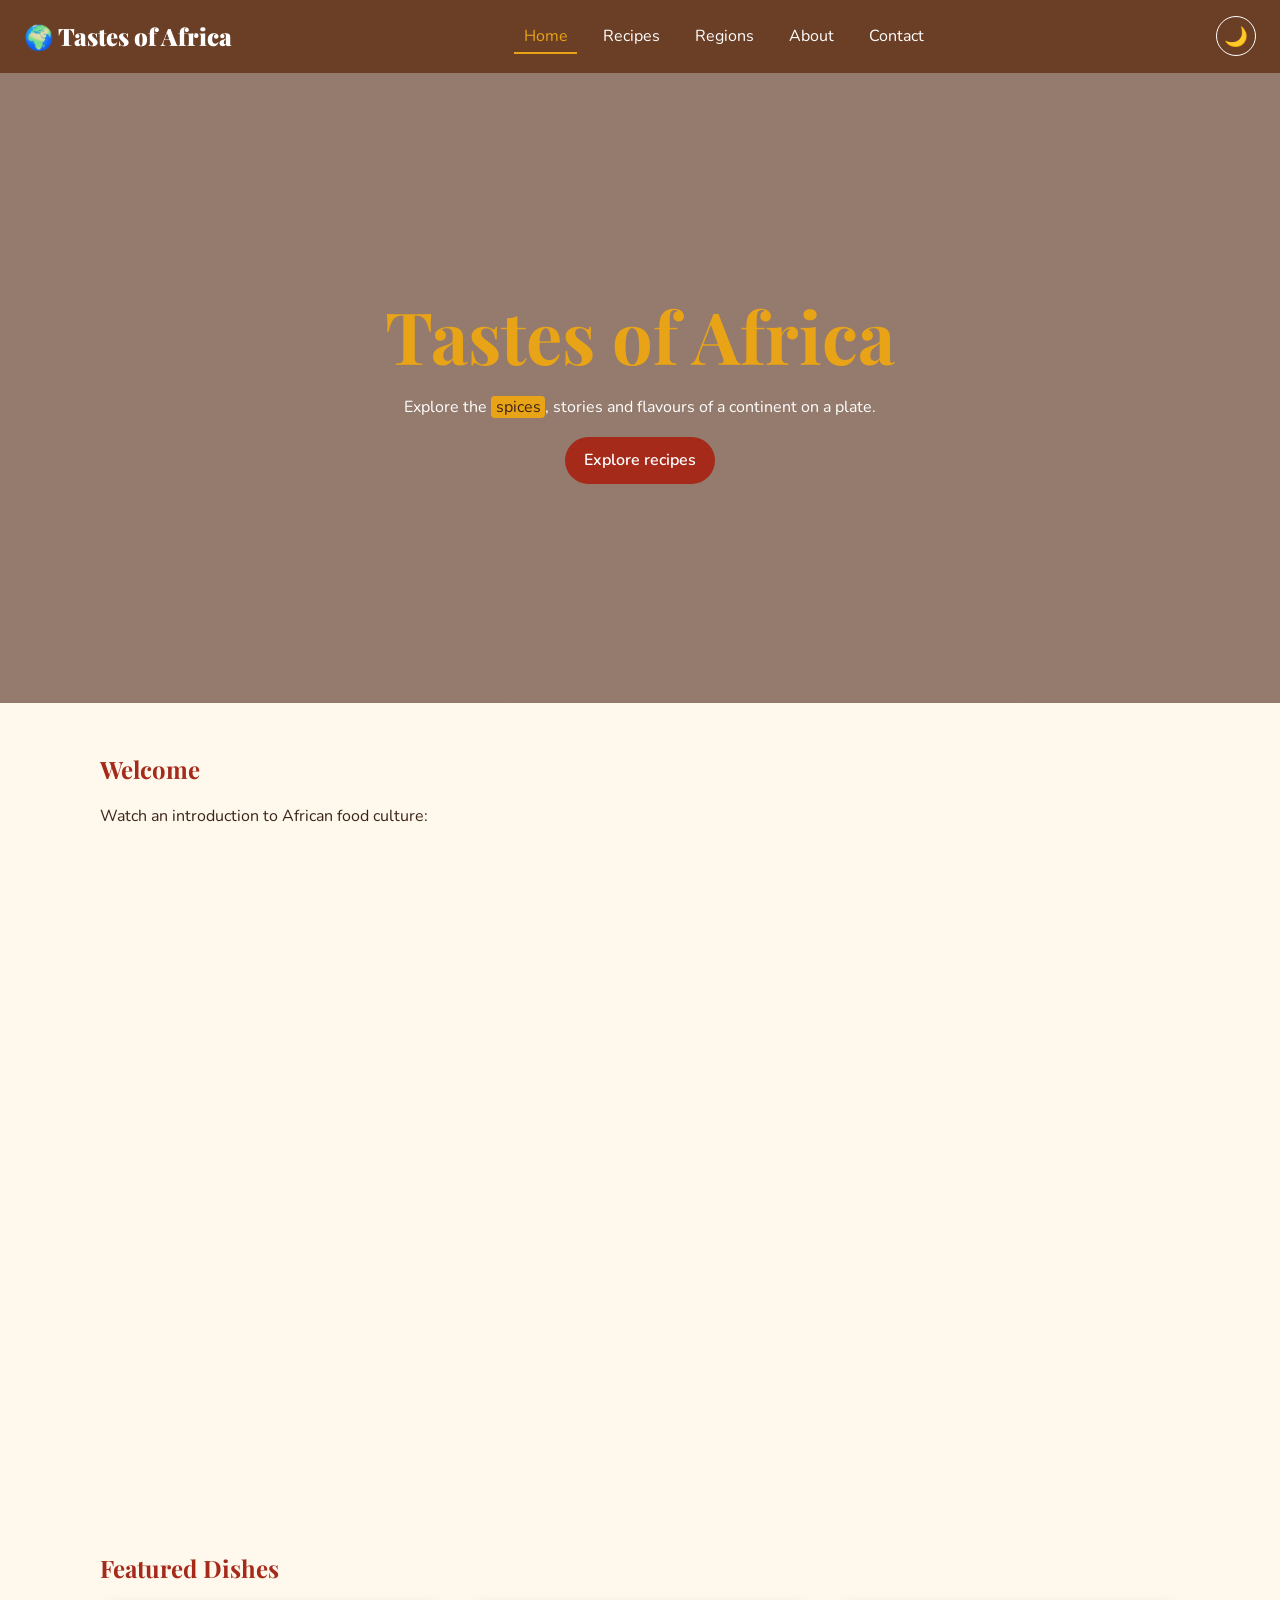
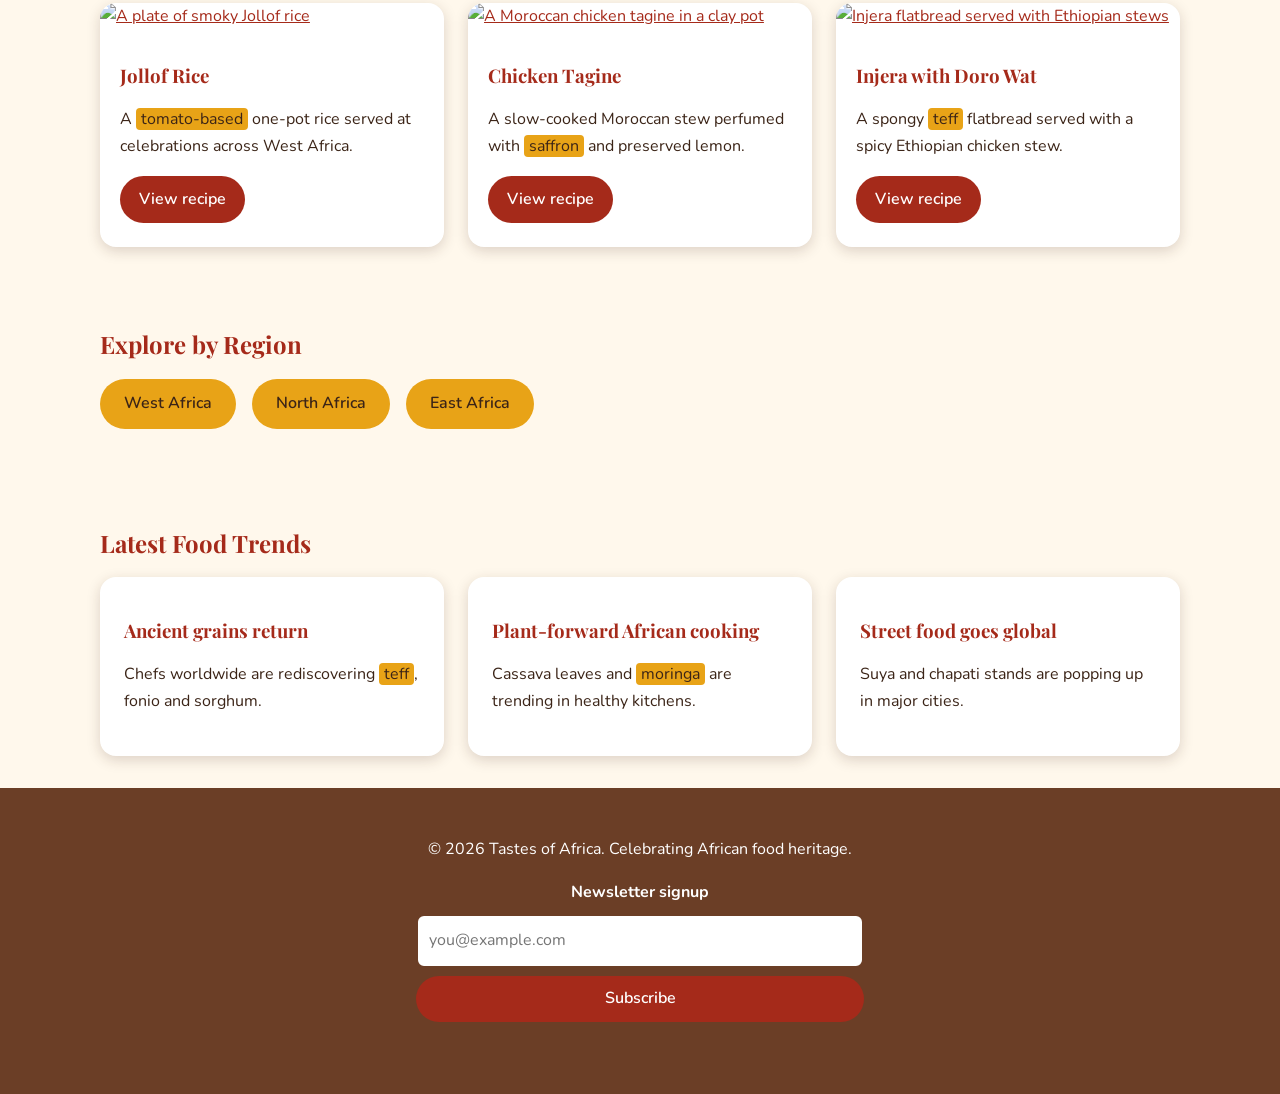
==== index.html @ f4d13b34 "Tastes of Africa website: HTML, CSS and JavaScript" ====
<!DOCTYPE html>
<html lang="en">
<head>
<meta charset="UTF-8">
<meta name="viewport" content="width=device-width, initial-scale=1">
<title>Home | Tastes of Africa</title>
<link rel="preconnect" href="https://fonts.googleapis.com">
<link href="https://fonts.googleapis.com/css2?family=Playfair+Display:wght@700;900&family=Nunito:wght@400;600&display=swap" rel="stylesheet">
<link rel="stylesheet" href="styles.css">
</head>
<body>
<header class="site-header">
  <a class="logo" href="index.html">🌍 Tastes of Africa</a>
  <nav aria-label="Main navigation"><ul>
    <li><a href="index.html" aria-current="page">Home</a></li>
    <li><a href="recipes.html">Recipes</a></li>
    <li><a href="regions.html">Regions</a></li>
    <li><a href="about.html">About</a></li>
    <li><a href="contact.html">Contact</a></li>
  </ul></nav>
  <button id="theme-toggle" type="button" aria-label="Toggle dark mode">🌙</button>
</header>

<main>
  <section class="hero">
    <div class="overlay">
      <h1>Tastes of Africa</h1>
      <p>Explore the <mark>spices</mark>, stories and flavours of a continent on a plate.</p>
      <a class="btn" href="recipes.html">Explore recipes</a>
    </div>
  </section>

  <section class="wrap">
    <h2>Welcome</h2>
    <p>Watch an introduction to African food culture:</p>
    <div class="video"><iframe class="yt" title="Introduction to African food culture" allowfullscreen loading="lazy"></iframe></div>
  </section>

  <section class="wrap">
    <h2>Featured Dishes</h2>
    <div class="grid">
      <figure class="card">
        <a href="recipes.html#jollof"><img src="https://loremflickr.com/600/400/jollof,rice" alt="A plate of smoky Jollof rice"></a>
        <figcaption><h3>Jollof Rice</h3><p>A <mark>tomato-based</mark> one-pot rice served at celebrations across West Africa.</p><a class="btn" href="recipes.html#jollof">View recipe</a></figcaption>
      </figure>
      <figure class="card">
        <a href="recipes.html#tagine"><img src="https://loremflickr.com/600/400/tagine,morocco" alt="A Moroccan chicken tagine in a clay pot"></a>
        <figcaption><h3>Chicken Tagine</h3><p>A slow-cooked Moroccan stew perfumed with <mark>saffron</mark> and preserved lemon.</p><a class="btn" href="recipes.html#tagine">View recipe</a></figcaption>
      </figure>
      <figure class="card">
        <a href="recipes.html#injera"><img src="https://loremflickr.com/600/400/injera,ethiopian" alt="Injera flatbread served with Ethiopian stews"></a>
        <figcaption><h3>Injera with Doro Wat</h3><p>A spongy <mark>teff</mark> flatbread served with a spicy Ethiopian chicken stew.</p><a class="btn" href="recipes.html#injera">View recipe</a></figcaption>
      </figure>
    </div>
  </section>

  <section class="wrap">
    <h2>Explore by Region</h2>
    <ul class="pills">
      <li><a href="regions.html#west-africa">West Africa</a></li>
      <li><a href="regions.html#north-africa">North Africa</a></li>
      <li><a href="regions.html#east-africa">East Africa</a></li>
    </ul>
  </section>

  <section class="wrap">
    <h2>Latest Food Trends</h2>
    <div class="grid">
      <article class="card pad"><h3>Ancient grains return</h3><p>Chefs worldwide are rediscovering <mark>teff</mark>, fonio and sorghum.</p></article>
      <article class="card pad"><h3>Plant-forward African cooking</h3><p>Cassava leaves and <mark>moringa</mark> are trending in healthy kitchens.</p></article>
      <article class="card pad"><h3>Street food goes global</h3><p>Suya and chapati stands are popping up in major cities.</p></article>
    </div>
  </section>
</main>

<footer class="site-footer">
  <p>&copy; 2026 Tastes of Africa. Celebrating African food heritage.</p>
  <form id="newsletter-form" class="newsletter">
    <label for="news-email">Newsletter signup</label>
    <input type="email" id="news-email" placeholder="you@example.com" required>
    <button type="submit">Subscribe</button>
    <p id="news-msg" role="status"></p>
  </form>
</footer>
<script src="script.js"></script>
</body>
</html>
---- styles.css ----
/* ===== Tastes of Africa styles ===== */
:root{--bg:#fff8ec;--card:#fff;--text:#3b2417;--red:#a52a1a;--yellow:#e8a317;--brown:#6b3e26;--shadow:0 4px 14px rgba(59,36,23,.18)}
[data-theme="dark"]{--bg:#1f1510;--card:#2d1f17;--text:#f6e6d0;--red:#e0553f;--yellow:#f2b632;--brown:#d9a679}
*{box-sizing:border-box}
html{font-size:100%}
body{margin:0;font-family:'Nunito',sans-serif;line-height:1.7;background:var(--bg);color:var(--text)}
h1,h2,h3{font-family:'Playfair Display',serif;line-height:1.2;color:var(--red)}
img{max-width:100%;height:auto;border-radius:.5rem}
a{color:var(--red)}
.wrap{max-width:70rem;margin:0 auto;padding:2rem 1.25rem}
.narrow{max-width:46rem}

/* navigation */
.site-header{display:flex;flex-wrap:wrap;align-items:center;justify-content:space-between;gap:1rem;padding:1rem 1.5rem;background:var(--brown);position:sticky;top:0;z-index:10}
.logo{font-family:'Playfair Display',serif;font-size:1.5rem;color:#fff;text-decoration:none;font-weight:900}
nav ul{display:flex;flex-wrap:wrap;gap:1rem;list-style:none;margin:0;padding:0}
nav a{color:#fff;text-decoration:none;padding:.3rem .6rem;border-bottom:2px solid transparent;transition:.2s}
nav a:hover,nav a[aria-current]{color:var(--yellow);border-bottom-color:var(--yellow)}
#theme-toggle{background:none;border:1px solid #fff;border-radius:50%;font-size:1.2rem;cursor:pointer;width:2.5rem;height:2.5rem}

/* hero */
.hero{min-height:70vh;display:grid;place-items:center;text-align:center;background:linear-gradient(rgba(60,20,5,.55),rgba(60,20,5,.55)),url('https://loremflickr.com/1600/900/african,food') center/cover}
.overlay{color:#fff;padding:2rem;max-width:40rem}
.overlay h1{color:var(--yellow);font-size:clamp(2.5rem,8vw,4.5rem);margin:0}

/* components */
mark{background:var(--yellow);color:#3b2417;padding:0 .3rem;border-radius:.25rem}
.grid{display:grid;grid-template-columns:repeat(auto-fit,minmax(16rem,1fr));gap:1.5rem}
.card{background:var(--card);border-radius:1rem;box-shadow:var(--shadow);overflow:hidden;margin:0;animation:fade .6s ease both}
.pad{padding:1.5rem}
figcaption{padding:1rem 1.25rem 1.5rem}
.btn,button[type=submit]{display:inline-block;background:var(--red);color:#fff;border:0;padding:.6rem 1.2rem;border-radius:2rem;text-decoration:none;font:inherit;font-weight:600;cursor:pointer;transition:.2s}
.btn:hover,button[type=submit]:hover{background:var(--yellow);color:#3b2417}
.pills{display:flex;flex-wrap:wrap;gap:1rem;list-style:none;padding:0}
.pills a{display:block;padding:.7rem 1.5rem;background:var(--yellow);color:#3b2417;border-radius:2rem;text-decoration:none;font-weight:600}
.stack{display:grid;gap:1.5rem}
.video{position:relative;aspect-ratio:16/9;margin:1rem 0}
.video iframe{position:absolute;inset:0;width:100%;height:100%;border:0;border-radius:.5rem}
.mission{border-left:.4rem solid var(--yellow);padding:.5rem 1.5rem;font-size:1.25rem;font-style:italic;margin:1.5rem 0}

/* recipes */
.recipes{display:grid;gap:2rem}
.filters{display:flex;flex-wrap:wrap;gap:.6rem;margin:1rem 0 2rem}
.filter-btn,.fav-btn{background:var(--card);color:var(--text);border:2px solid var(--red);border-radius:2rem;padding:.4rem 1rem;font:inherit;cursor:pointer}
.filter-btn.active,.fav-btn.active{background:var(--red);color:#fff}
.hidden{display:none!important}
details{background:rgba(232,163,23,.15);padding:.75rem 1rem;border-radius:.5rem;margin:1rem 0}
summary{cursor:pointer;font-weight:700}
table{border-collapse:collapse;width:100%}
th,td{border:1px solid var(--brown);padding:.5rem;text-align:center}
th{background:var(--brown);color:#fff}
.servings{width:4.5rem;padding:.3rem}

/* forms */
form{display:grid;gap:.5rem}
input,textarea,select{width:100%;padding:.7rem;border:2px solid var(--brown);border-radius:.5rem;font:inherit;background:var(--card);color:var(--text);transition:.2s}
input:focus,textarea:focus{outline:none;border-color:var(--yellow);box-shadow:0 0 0 .25rem rgba(232,163,23,.45)}
.error{color:var(--red);font-weight:700;min-height:1.5rem}

/* footer */
.site-footer{background:var(--brown);color:#fff;text-align:center;padding:2rem 1rem}
.newsletter{max-width:28rem;margin:1rem auto 0}
.newsletter label{font-weight:700}

@keyframes fade{from{opacity:0;transform:translateY(1rem)}to{opacity:1;transform:none}}
@media(max-width:40rem){.site-header{flex-direction:column}}
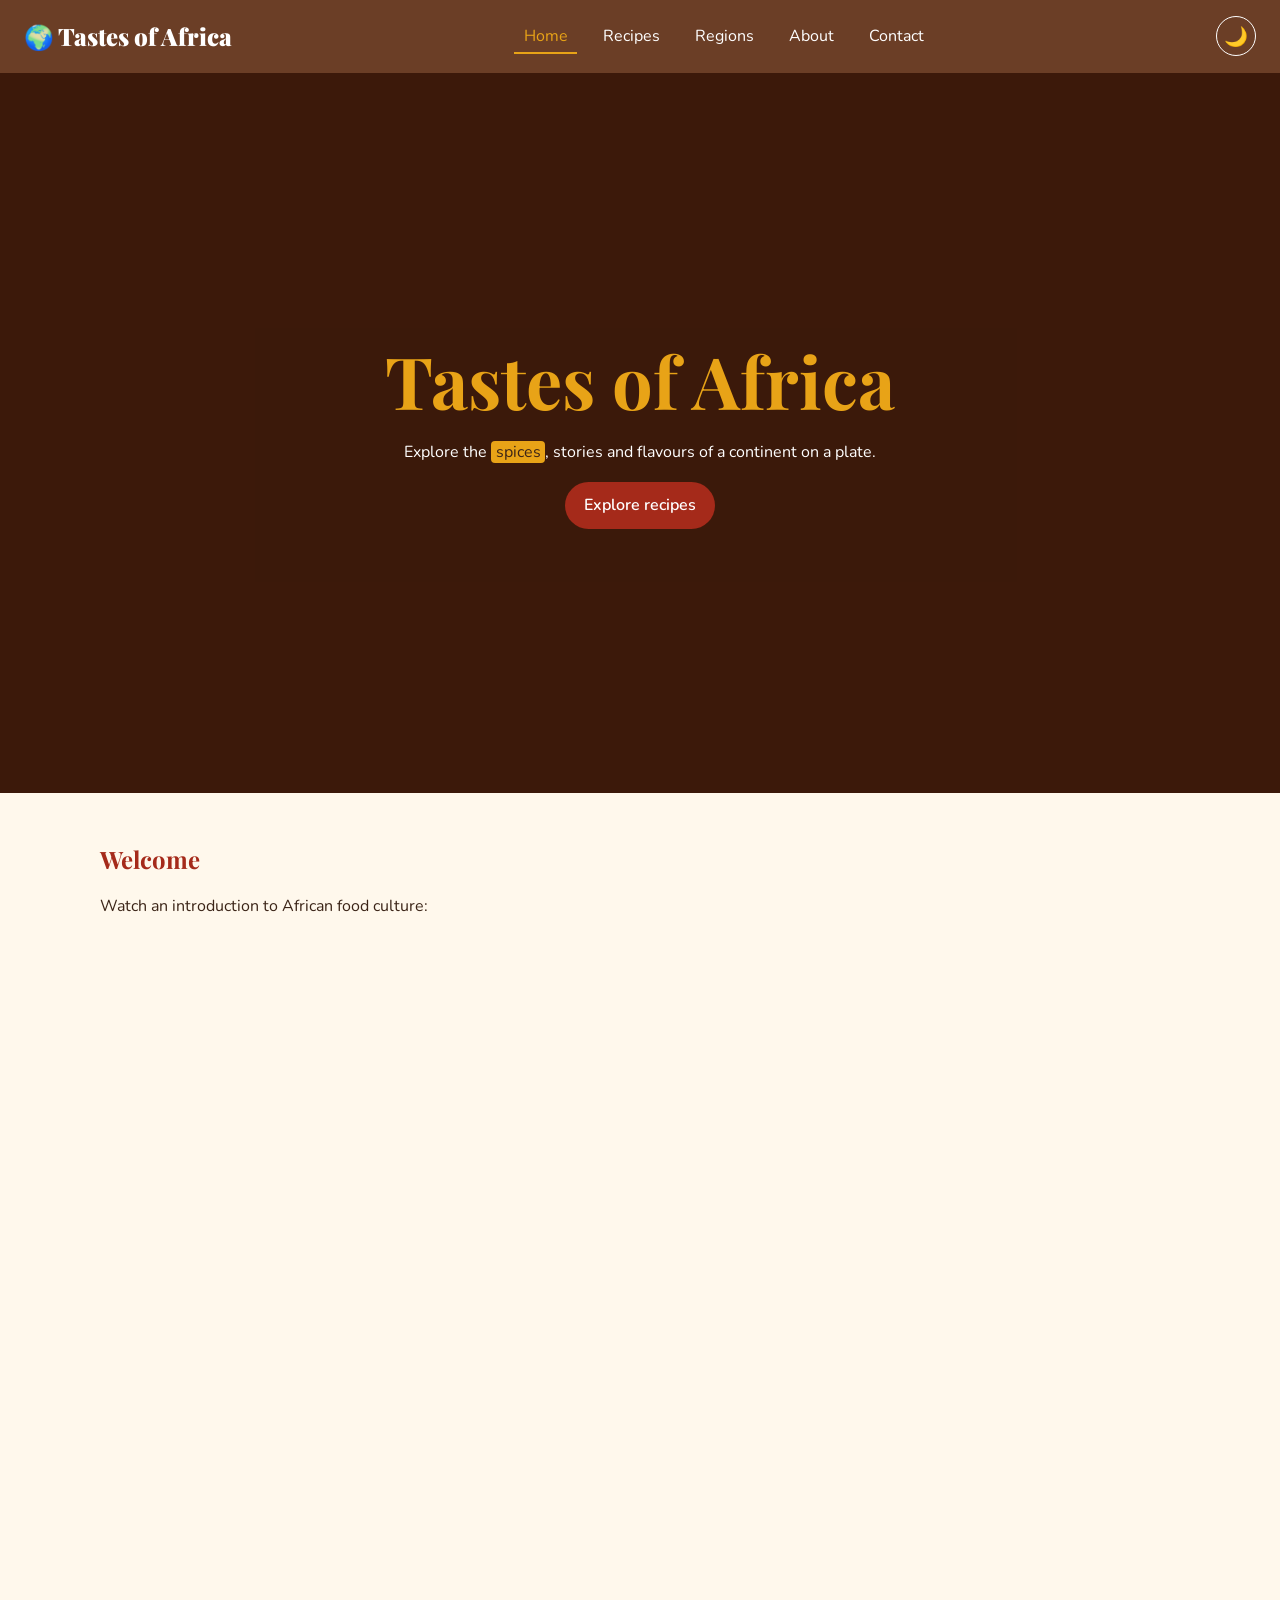
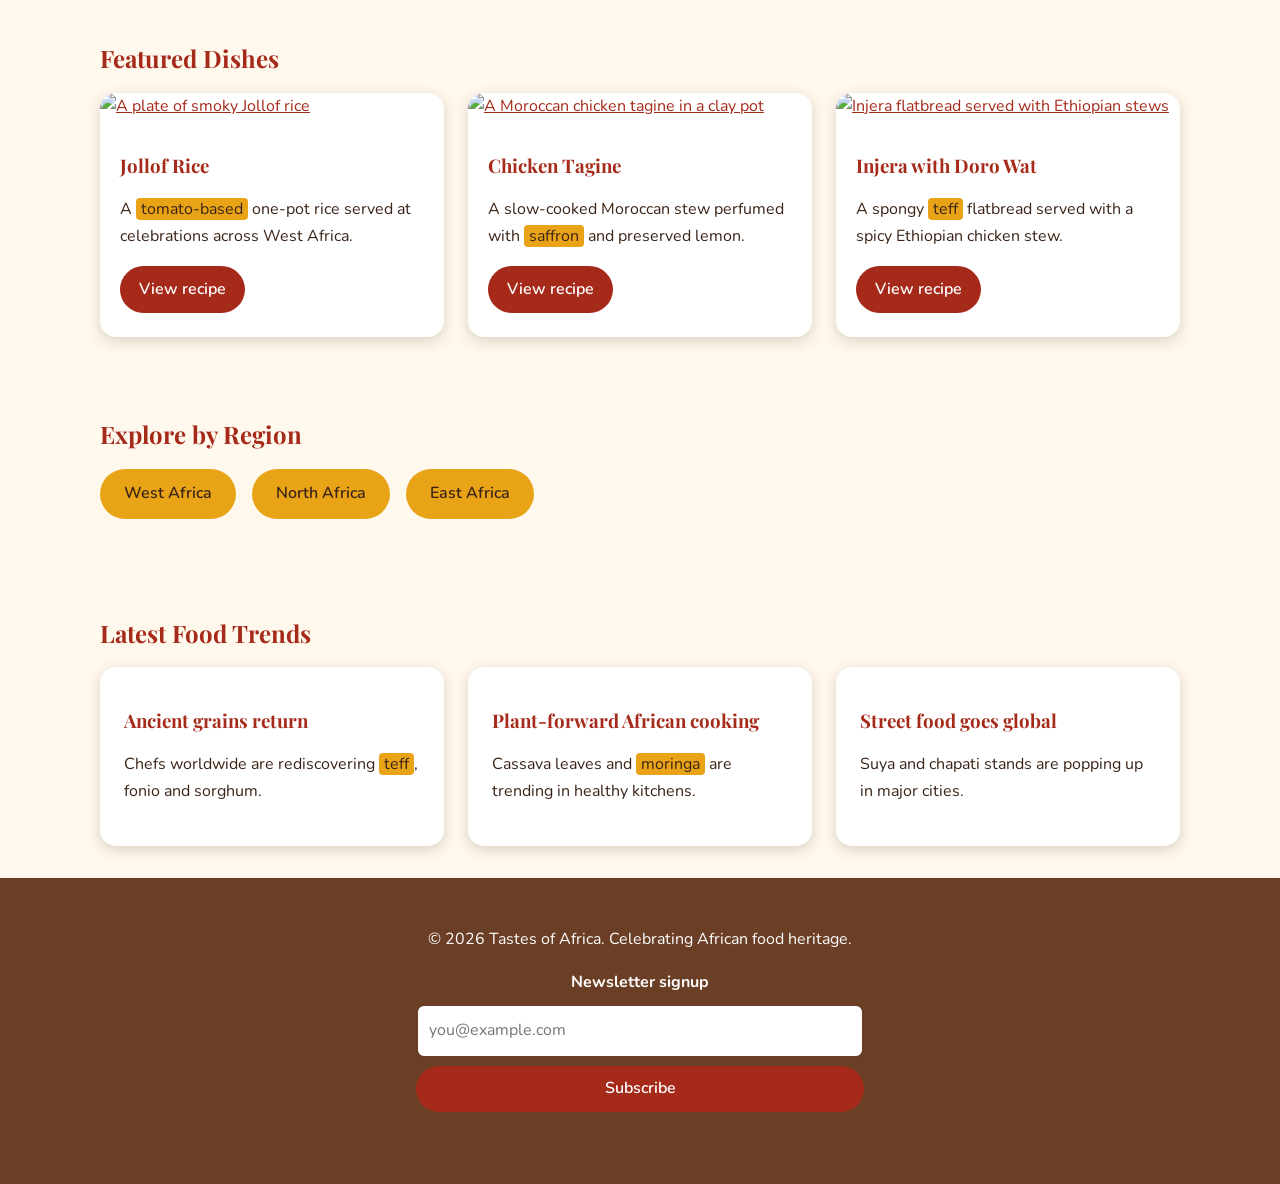
==== commit 2d95e24b: "Hero background video with pause and sound controls" ====
--- a/index.html
+++ b/index.html
@@ -22,34 +22,42 @@
 </header>
 
 <main>
-  <section class="hero">
+     <section class="hero" aria-labelledby="hero-title">
+    <div class="hero__media" aria-hidden="true">
+      <div id="hero-player" data-video-id="VLDlO2CIMbQ"></div>
+    </div>
+    <div class="hero__shade"></div>
     <div class="overlay">
-      <h1>Tastes of Africa</h1>
+      <h1 id="hero-title">Tastes of Africa</h1>
       <p>Explore the <mark>spices</mark>, stories and flavours of a continent on a plate.</p>
       <a class="btn" href="recipes.html">Explore recipes</a>
     </div>
+    <div class="hero__controls" hidden>
+      <button class="hero__control" type="button" id="hero-play">Pause video</button>
+      <button class="hero__control" type="button" id="hero-sound">Turn sound on</button>
+    </div>
   </section>
-
+  
   <section class="wrap">
     <h2>Welcome</h2>
     <p>Watch an introduction to African food culture:</p>
-    <div class="video"><iframe class="yt" title="Introduction to African food culture" allowfullscreen loading="lazy"></iframe></div>
+    <div class="video"><iframe src="https://www.youtube.com/embed/BlEyGP_cQKY" title="Introduction to African food culture" allow="accelerometer; autoplay; clipboard-write; encrypted-media; gyroscope; picture-in-picture" allowfullscreen loading="lazy"></iframe></div>
   </section>
 
   <section class="wrap">
     <h2>Featured Dishes</h2>
     <div class="grid">
       <figure class="card">
-        <a href="recipes.html#jollof"><img src="https://loremflickr.com/600/400/jollof,rice" alt="A plate of smoky Jollof rice"></a>
-        <figcaption><h3>Jollof Rice</h3><p>A <mark>tomato-based</mark> one-pot rice served at celebrations across West Africa.</p><a class="btn" href="recipes.html#jollof">View recipe</a></figcaption>
+        <a href="jollof.html"><img src="https://loremflickr.com/600/400/jollof,rice" alt="A plate of smoky Jollof rice"></a>
+        <figcaption><h3>Jollof Rice</h3><p>A <mark>tomato-based</mark> one-pot rice served at celebrations across West Africa.</p><a class="btn" href="jollof.html">View recipe</a></figcaption>
       </figure>
       <figure class="card">
-        <a href="recipes.html#tagine"><img src="https://loremflickr.com/600/400/tagine,morocco" alt="A Moroccan chicken tagine in a clay pot"></a>
-        <figcaption><h3>Chicken Tagine</h3><p>A slow-cooked Moroccan stew perfumed with <mark>saffron</mark> and preserved lemon.</p><a class="btn" href="recipes.html#tagine">View recipe</a></figcaption>
+        <a href="tagine.html"><img src="https://loremflickr.com/600/400/tagine,morocco" alt="A Moroccan chicken tagine in a clay pot"></a>
+        <figcaption><h3>Chicken Tagine</h3><p>A slow-cooked Moroccan stew perfumed with <mark>saffron</mark> and preserved lemon.</p><a class="btn" href="tagine.html">View recipe</a></figcaption>
       </figure>
       <figure class="card">
-        <a href="recipes.html#injera"><img src="https://loremflickr.com/600/400/injera,ethiopian" alt="Injera flatbread served with Ethiopian stews"></a>
-        <figcaption><h3>Injera with Doro Wat</h3><p>A spongy <mark>teff</mark> flatbread served with a spicy Ethiopian chicken stew.</p><a class="btn" href="recipes.html#injera">View recipe</a></figcaption>
+        <a href="injera.html"><img src="https://loremflickr.com/600/400/injera,ethiopian" alt="Injera flatbread served with Ethiopian stews"></a>
+        <figcaption><h3>Injera with Doro Wat</h3><p>A spongy <mark>teff</mark> flatbread served with a spicy Ethiopian chicken stew.</p><a class="btn" href="injera.html">View recipe</a></figcaption>
       </figure>
     </div>
   </section>
@@ -57,9 +65,9 @@
   <section class="wrap">
     <h2>Explore by Region</h2>
     <ul class="pills">
-      <li><a href="regions.html#west-africa">West Africa</a></li>
-      <li><a href="regions.html#north-africa">North Africa</a></li>
-      <li><a href="regions.html#east-africa">East Africa</a></li>
+      <li><a href="west-africa.html">West Africa</a></li>
+      <li><a href="north-africa.html">North Africa</a></li>
+      <li><a href="east-africa.html">East Africa</a></li>
     </ul>
   </section>
 
--- a/styles.css
+++ b/styles.css
@@ -63,4 +63,18 @@
 .newsletter label{font-weight:700}
 
 @keyframes fade{from{opacity:0;transform:translateY(1rem)}to{opacity:1;transform:none}}
-@media(max-width:40rem){.site-header{flex-direction:column}}+@media(max-width:40rem){.site-header{flex-direction:column}}
+html{scroll-padding-top:5rem}
+/* Sound toggle button */
+#sound-btn{position:absolute;bottom:1.25rem;right:1.25rem;z-index:3;background:rgba(0,0,0,.6);color:#fff;border:2px solid #fff;border-radius:2rem;padding:.5rem 1rem;font:inherit;cursor:pointer}
+#sound-btn:hover{background:var(--red)}
+/* ===== Hero background video ===== */
+.hero{position:relative;overflow:hidden;min-height:80vh;display:grid;place-items:center;text-align:center;background:#3b1f12 url('https://loremflickr.com/1600/900/african,food') center/cover}
+.hero__media{position:absolute;inset:0;z-index:0;pointer-events:none}
+.hero__media iframe{position:absolute;top:50%;left:50%;width:100vw;height:56.25vw;min-height:100%;min-width:177.78vh;transform:translate(-50%,-50%);border:0}
+.hero__shade{position:absolute;inset:0;background:rgba(60,20,5,.55);z-index:1}
+.overlay{position:relative;z-index:2}
+.hero__controls{position:absolute;bottom:1rem;right:1rem;z-index:3;display:flex;gap:.5rem;flex-wrap:wrap}
+.hero__controls[hidden]{display:none}
+.hero__control{background:rgba(0,0,0,.6);color:#fff;border:2px solid #fff;border-radius:2rem;padding:.4rem 1rem;font:inherit;cursor:pointer}
+.hero__control:hover,.hero__control:focus-visible{background:var(--red)}
